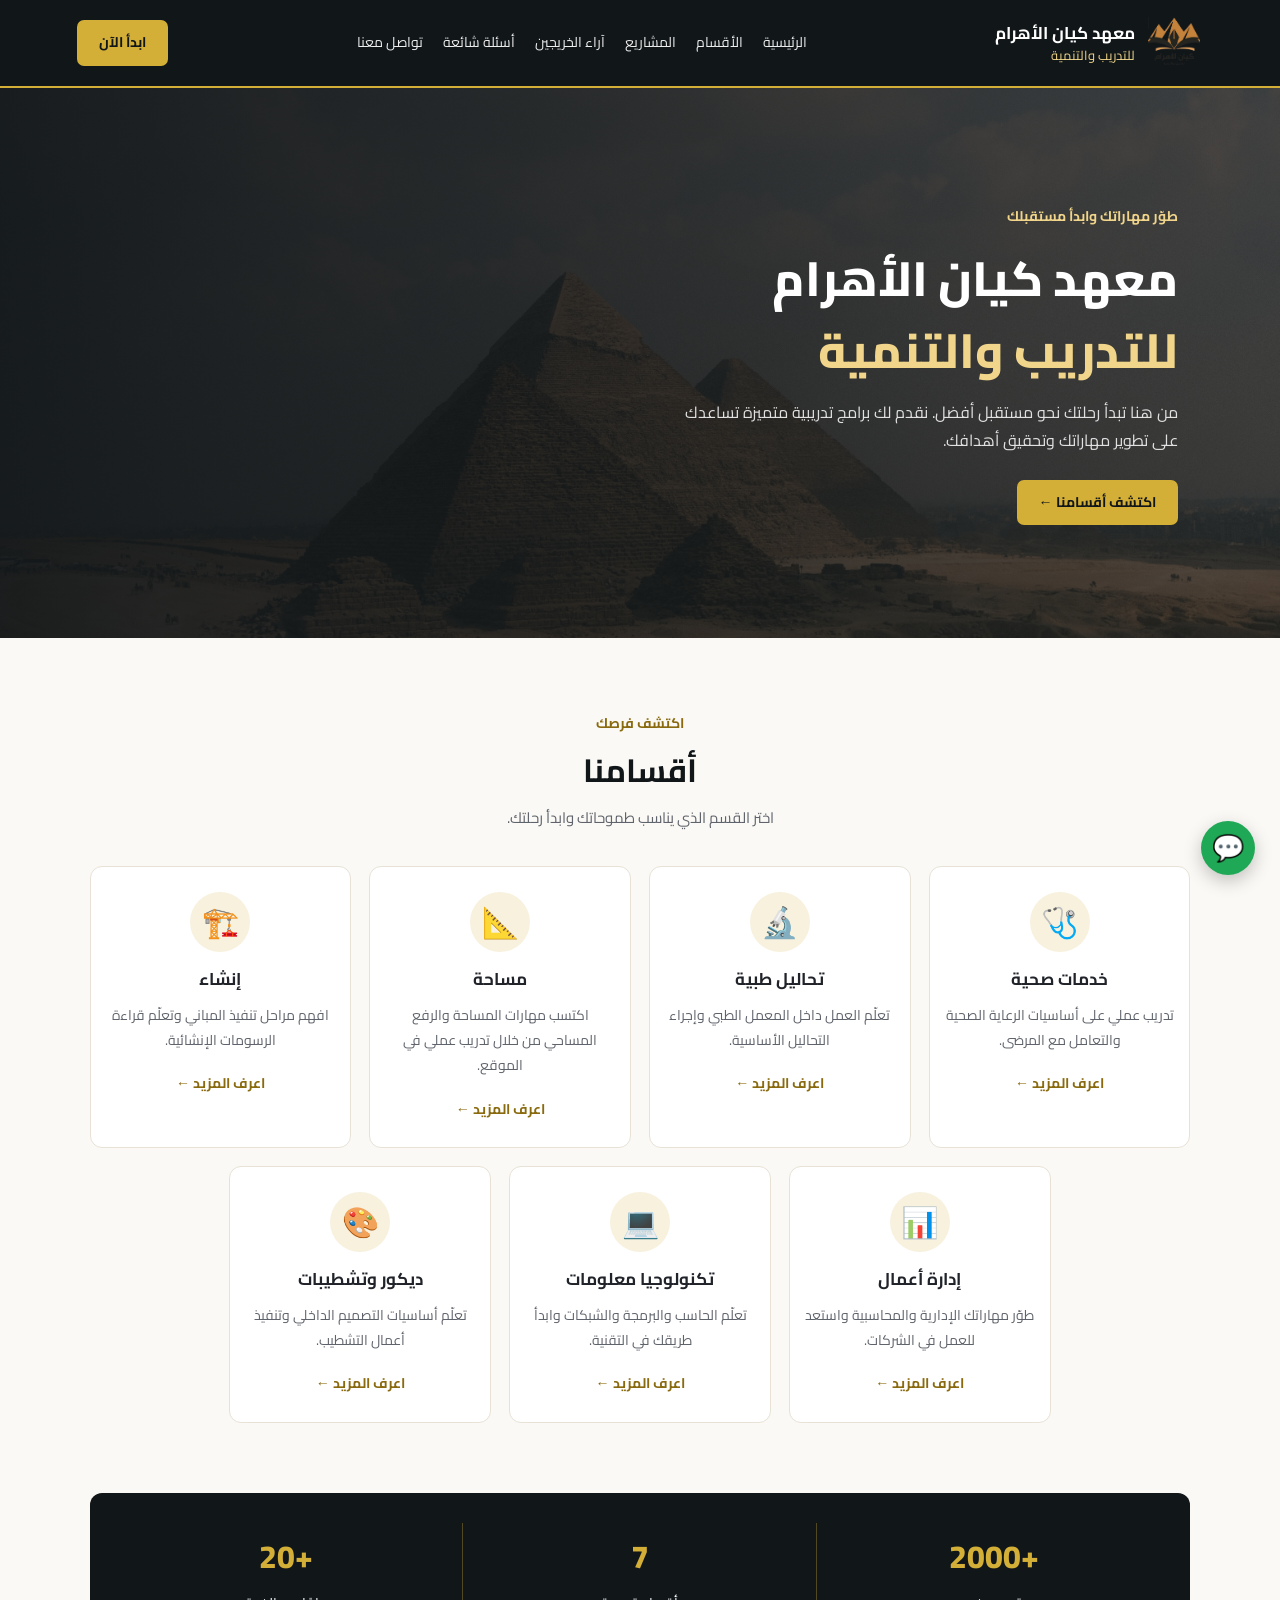
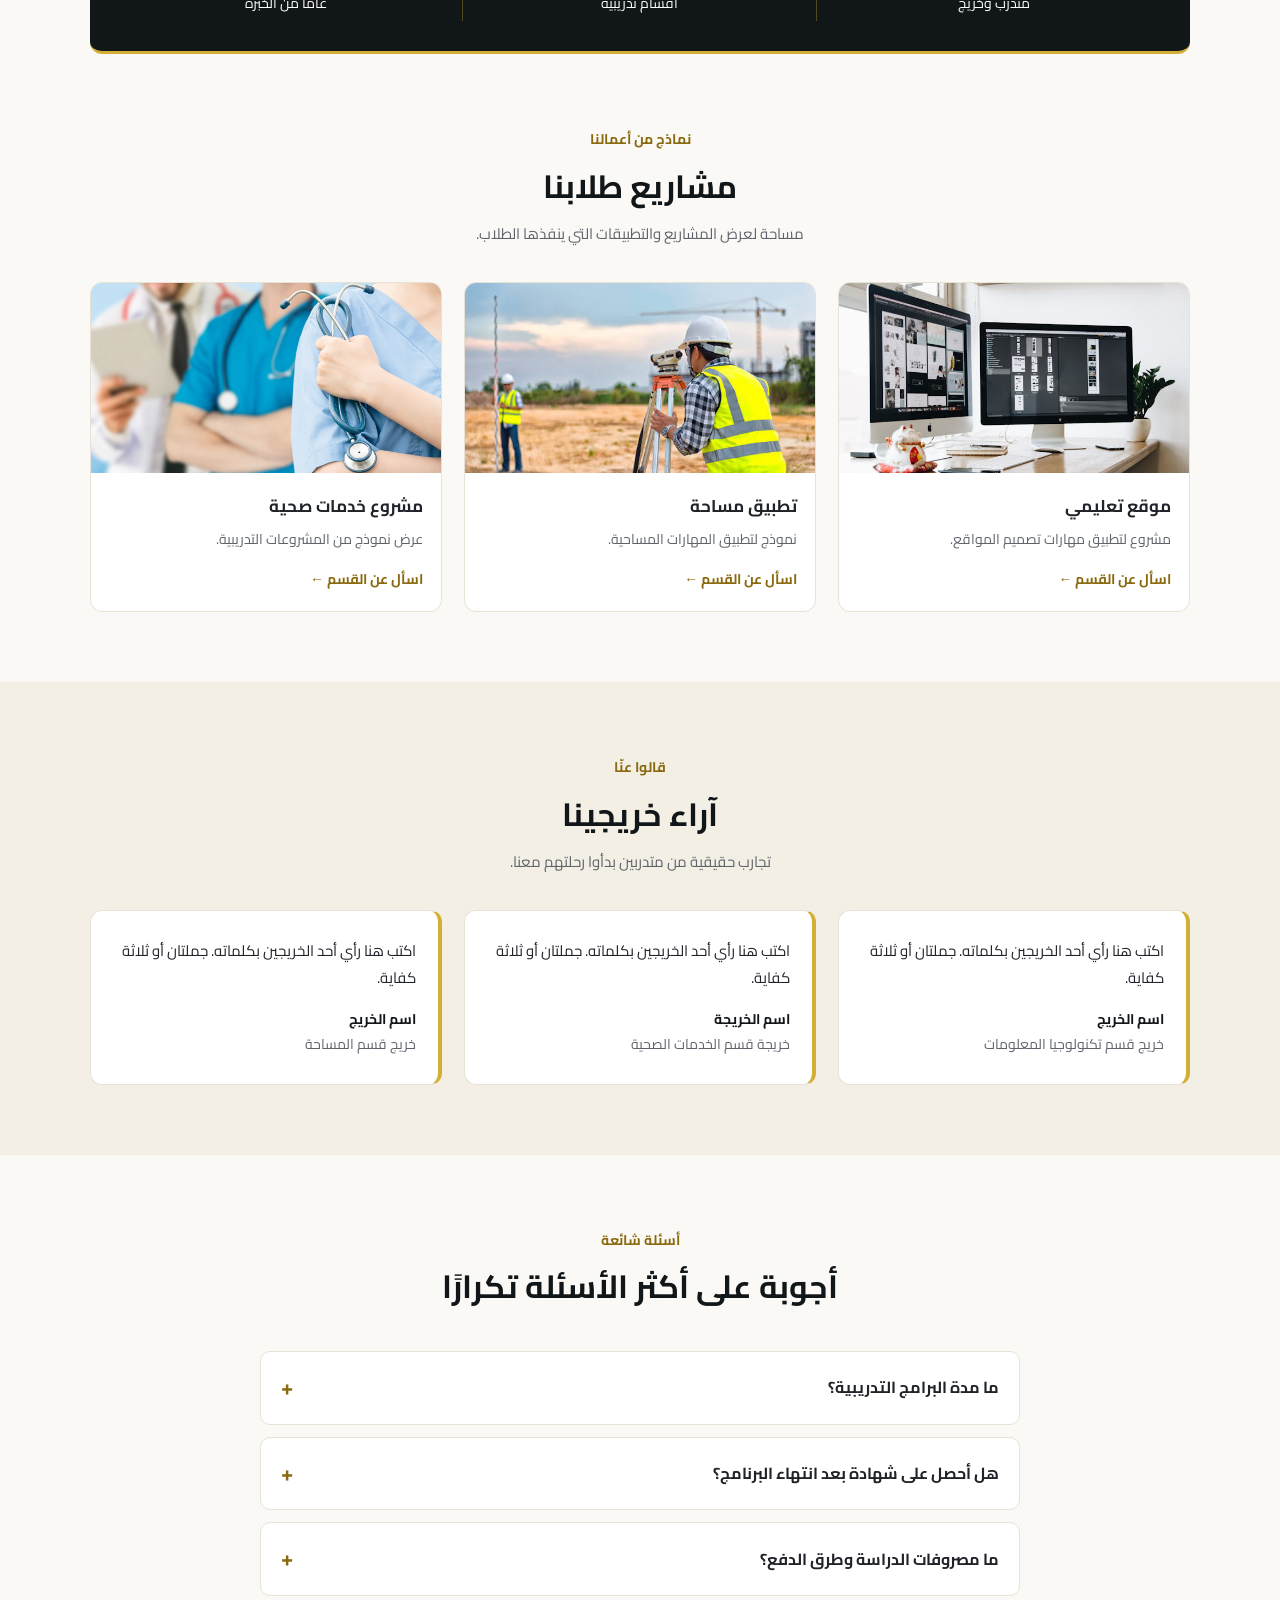
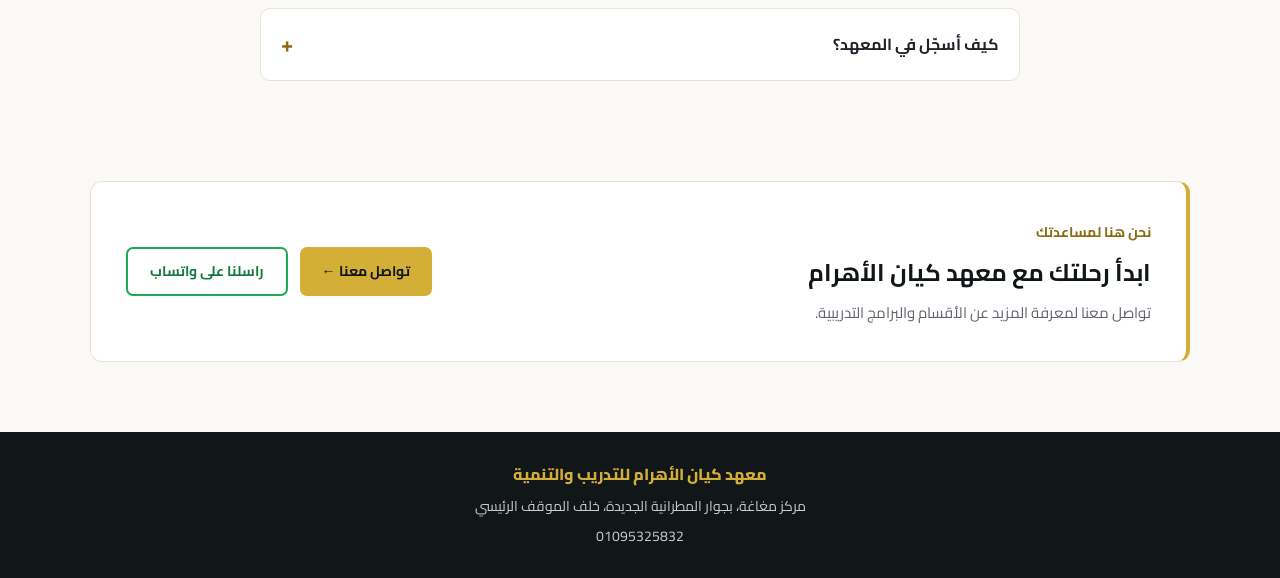
==== index.html @ 3efcda4a "first commit" ====
<!DOCTYPE html>
<html lang="ar" dir="rtl">
<head>
  <meta charset="UTF-8">
  <meta name="viewport" content="width=device-width, initial-scale=1.0">

  <title>معهد كيان الأهرام للتدريب والتنمية - مغاغة</title>
  <meta name="description" content="معهد كيان الأهرام للتدريب والتنمية بمركز مغاغة: خدمات صحية، تحاليل طبية، مساحة، إنشاء، إدارة أعمال، تكنولوجيا معلومات، وديكور وتشطيبات.">
  <link rel="icon" type="image/png" href="images/favicon.png">

  <link rel="preconnect" href="https://fonts.googleapis.com">
  <link rel="preconnect" href="https://fonts.gstatic.com" crossorigin>
  <link href="https://fonts.googleapis.com/css2?family=Cairo:wght@400;600;700;800&display=swap" rel="stylesheet">

  <link rel="stylesheet" href="style.css">
</head>
<body>

  <!-- الهيدر -->
  <header class="navbar">
    <a href="index.html" class="brand">
      <img class="brand-logo" src="images/logo.png" alt="" width="58" height="58">
      <span class="brand-text">
        <strong>معهد كيان الأهرام</strong>
        <small>للتدريب والتنمية</small>
      </span>
    </a>

    <button class="menu-toggle" id="menuToggle" aria-label="القائمة">☰</button>

    <nav class="nav-links" id="navLinks">
      <a href="index.html">الرئيسية</a>
      <a href="index.html#departments">الأقسام</a>
      <a href="index.html#projects">المشاريع</a>
      <a href="index.html#testimonials">آراء الخريجين</a>
      <a href="index.html#faq">أسئلة شائعة</a>
      <a href="contact.html">تواصل معنا</a>
    </nav>

    <a href="index.html#departments" class="nav-button">ابدأ الآن</a>
  </header>

  <main>
    <!-- الهيرو -->
    <section class="hero" id="home">
      <div class="hero-content">
        <span class="eyebrow">طوّر مهاراتك وابدأ مستقبلك</span>

        <h1>
          معهد كيان الأهرام<br>
          <span>للتدريب والتنمية</span>
        </h1>

        <p>
          من هنا تبدأ رحلتك نحو مستقبل أفضل.
          نقدم لك برامج تدريبية متميزة تساعدك على تطوير مهاراتك
          وتحقيق أهدافك.
        </p>

        <a href="#departments" class="primary-button">اكتشف أقسامنا ←</a>
      </div>
    </section>

    <!-- الأقسام -->
    <section class="section" id="departments">
      <div class="section-heading">
        <span class="eyebrow">اكتشف فرصك</span>
        <h2>أقسامنا</h2>
        <p>اختر القسم الذي يناسب طموحاتك وابدأ رحلتك.</p>
      </div>

      <div class="departments-grid">
        <a class="department-card" href="health.html">
          <div class="card-icon">🩺</div>
          <h3>خدمات صحية</h3>
          <p>تدريب عملي على أساسيات الرعاية الصحية والتعامل مع المرضى.</p>
          <span class="link-button">اعرف المزيد ←</span>
        </a>

        <a class="department-card" href="labs.html">
          <div class="card-icon">🔬</div>
          <h3>تحاليل طبية</h3>
          <p>تعلّم العمل داخل المعمل الطبي وإجراء التحاليل الأساسية.</p>
          <span class="link-button">اعرف المزيد ←</span>
        </a>

        <a class="department-card" href="survey.html">
          <div class="card-icon">📐</div>
          <h3>مساحة</h3>
          <p>اكتسب مهارات المساحة والرفع المساحي من خلال تدريب عملي في الموقع.</p>
          <span class="link-button">اعرف المزيد ←</span>
        </a>

        <a class="department-card" href="construction.html">
          <div class="card-icon">🏗️</div>
          <h3>إنشاء</h3>
          <p>افهم مراحل تنفيذ المباني وتعلّم قراءة الرسومات الإنشائية.</p>
          <span class="link-button">اعرف المزيد ←</span>
        </a>

        <a class="department-card" href="business.html">
          <div class="card-icon">📊</div>
          <h3>إدارة أعمال</h3>
          <p>طوّر مهاراتك الإدارية والمحاسبية واستعد للعمل في الشركات.</p>
          <span class="link-button">اعرف المزيد ←</span>
        </a>

        <a class="department-card" href="it.html">
          <div class="card-icon">💻</div>
          <h3>تكنولوجيا معلومات</h3>
          <p>تعلّم الحاسب والبرمجة والشبكات وابدأ طريقك في التقنية.</p>
          <span class="link-button">اعرف المزيد ←</span>
        </a>

        <a class="department-card" href="decor.html">
          <div class="card-icon">🎨</div>
          <h3>ديكور وتشطيبات</h3>
          <p>تعلّم أساسيات التصميم الداخلي وتنفيذ أعمال التشطيب.</p>
          <span class="link-button">اعرف المزيد ←</span>
        </a>
      </div>
    </section>

    <!-- الإحصائيات (من ملفك الأصلي، عدّلها لو لزم) -->
    <section class="stats" id="about">
      <div class="stat-item">
        <span class="stat-number">2000+</span>
        <span class="stat-label">متدرب وخريج</span>
      </div>

      <div class="stat-item">
        <span class="stat-number">7</span>
        <span class="stat-label">أقسام تدريبية</span>
      </div>

      <div class="stat-item">
        <span class="stat-number">20+</span>
        <span class="stat-label">عامًا من الخبرة</span>
      </div>
    </section>

    <!-- المشاريع -->
    <section class="section" id="projects">
      <div class="section-heading">
        <span class="eyebrow">نماذج من أعمالنا</span>
        <h2>مشاريع طلابنا</h2>
        <p>مساحة لعرض المشاريع والتطبيقات التي ينفذها الطلاب.</p>
      </div>

      <div class="projects-grid">
        <article class="project-card">
          <img class="project-image" src="images/img3.jpg"
            alt="لقطة من موقع تعليمي نفذه الطلاب" width="600" height="400" loading="lazy">
          <div class="project-info">
            <h3>موقع تعليمي</h3>
            <p>مشروع لتطبيق مهارات تصميم المواقع.</p>
            <a class="link-button" href="contact.html?dept=%D8%AA%D9%83%D9%86%D9%88%D9%84%D9%88%D8%AC%D9%8A%D8%A7%20%D9%85%D8%B9%D9%84%D9%88%D9%85%D8%A7%D8%AA">اسأل عن القسم ←</a>
          </div>
        </article>

        <article class="project-card">
          <img class="project-image" src="images/img1.jfif"
            alt="تطبيق عملي لمهارات المساحة" width="600" height="400" loading="lazy">
          <div class="project-info">
            <h3>تطبيق مساحة</h3>
            <p>نموذج لتطبيق المهارات المساحية.</p>
            <a class="link-button" href="contact.html?dept=%D9%85%D8%B3%D8%A7%D8%AD%D8%A9">اسأل عن القسم ←</a>
          </div>
        </article>

        <article class="project-card">
          <img class="project-image" src="images/img2.jpg"
            alt="تدريب عملي لطلاب الخدمات الصحية" width="600" height="400" loading="lazy">
          <div class="project-info">
            <h3>مشروع خدمات صحية</h3>
            <p>عرض نموذج من المشروعات التدريبية.</p>
            <a class="link-button" href="contact.html?dept=%D8%AE%D8%AF%D9%85%D8%A7%D8%AA%20%D8%B5%D8%AD%D9%8A%D8%A9">اسأل عن القسم ←</a>
          </div>
        </article>
      </div>
    </section>

    <!-- آراء الخريجين (نصوص تجريبية: بدّلها بآراء حقيقية) -->
    <section class="section section-alt" id="testimonials">
      <div class="section-heading">
        <span class="eyebrow">قالوا عنّا</span>
        <h2>آراء خريجينا</h2>
        <p>تجارب حقيقية من متدربين بدأوا رحلتهم معنا.</p>
      </div>

      <div class="testimonials-grid">
        <figure class="testimonial-card">
          <blockquote>اكتب هنا رأي أحد الخريجين بكلماته. جملتان أو ثلاثة كفاية.</blockquote>
          <figcaption><strong>اسم الخريج</strong><span>خريج قسم تكنولوجيا المعلومات</span></figcaption>
        </figure>

        <figure class="testimonial-card">
          <blockquote>اكتب هنا رأي أحد الخريجين بكلماته. جملتان أو ثلاثة كفاية.</blockquote>
          <figcaption><strong>اسم الخريجة</strong><span>خريجة قسم الخدمات الصحية</span></figcaption>
        </figure>

        <figure class="testimonial-card">
          <blockquote>اكتب هنا رأي أحد الخريجين بكلماته. جملتان أو ثلاثة كفاية.</blockquote>
          <figcaption><strong>اسم الخريج</strong><span>خريج قسم المساحة</span></figcaption>
        </figure>
      </div>
    </section>

    <!-- الأسئلة الشائعة (الإجابات تجريبية: عدّلها) -->
    <section class="section" id="faq">
      <div class="section-heading">
        <span class="eyebrow">أسئلة شائعة</span>
        <h2>أجوبة على أكثر الأسئلة تكرارًا</h2>
      </div>

      <div class="faq-list">
        <details>
          <summary>ما مدة البرامج التدريبية؟</summary>
          <p>تختلف المدة من قسم لآخر. اكتب هنا المدة الفعلية لكل برنامج.</p>
        </details>
        <details>
          <summary>هل أحصل على شهادة بعد انتهاء البرنامج؟</summary>
          <p>اكتب هنا نوع الشهادة والجهة المعتمدة لها.</p>
        </details>
        <details>
          <summary>ما مصروفات الدراسة وطرق الدفع؟</summary>
          <p>اكتب هنا المصروفات أو اطلب من المتدرب التواصل معكم لمعرفتها.</p>
        </details>
        <details>
          <summary>كيف أسجّل في المعهد؟</summary>
          <p>اضغط على «تواصل معنا» واملأ بياناتك، أو راسلنا على واتساب، وسنرد عليك لإتمام التسجيل.</p>
        </details>
      </div>
    </section>

    <!-- دعوة التواصل -->
    <section class="contact-section">
      <div>
        <span class="eyebrow">نحن هنا لمساعدتك</span>
        <h2>ابدأ رحلتك مع معهد كيان الأهرام</h2>
        <p>تواصل معنا لمعرفة المزيد عن الأقسام والبرامج التدريبية.</p>
      </div>

      <div class="cta-actions">
        <a href="contact.html" class="primary-button">تواصل معنا ←</a>
        <a href="https://wa.me/201095325832?text=%D8%A7%D9%84%D8%B3%D9%84%D8%A7%D9%85%20%D8%B9%D9%84%D9%8A%D9%83%D9%85%D8%8C%20%D8%B9%D8%A7%D9%8A%D8%B2%20%D8%A3%D8%B3%D8%AA%D9%81%D8%B3%D8%B1%20%D8%B9%D9%86%20%D9%85%D8%B9%D9%87%D8%AF%20%D9%83%D9%8A%D8%A7%D9%86%20%D8%A7%D9%84%D8%A3%D9%87%D8%B1%D8%A7%D9%85." class="secondary-button" target="_blank" rel="noopener">راسلنا على واتساب</a>
      </div>
    </section>
  </main>

  <!-- زر واتساب وزر العودة لأعلى -->
  <a href="https://wa.me/201095325832?text=%D8%A7%D9%84%D8%B3%D9%84%D8%A7%D9%85%20%D8%B9%D9%84%D9%8A%D9%83%D9%85%D8%8C%20%D8%B9%D8%A7%D9%8A%D8%B2%20%D8%A3%D8%B3%D8%AA%D9%81%D8%B3%D8%B1%20%D8%B9%D9%86%20%D9%85%D8%B9%D9%87%D8%AF%20%D9%83%D9%8A%D8%A7%D9%86%20%D8%A7%D9%84%D8%A3%D9%87%D8%B1%D8%A7%D9%85." class="whatsapp-float" target="_blank" rel="noopener"
    aria-label="راسلنا على واتساب">💬</a>
  <button id="backToTop" class="back-to-top" aria-label="العودة لأعلى">↑</button>

  <footer class="footer">
    <a href="index.html" class="footer-brand">معهد كيان الأهرام للتدريب والتنمية</a>
    <p>مركز مغاغة، بجوار المطرانية الجديدة، خلف الموقف الرئيسي</p>
    <p><a href="tel:+201095325832" dir="ltr">01095325832</a></p>
  </footer>

  <script src="script.js"></script>
</body>
</html>
---- style.css ----
/* 1. الأساسيات */
:root {
  --black: #111619;
  --gold: #d4af37;
  --gold-light: #f1d58a;
  --gold-dark: #8a6a0f;   /* للنصوص الذهبية على خلفية فاتحة */
  --white: #faf9f5;
  --text: #202329;
  --muted: #5f636b;
  --border: #e8e2d6;
  --whatsapp: #1fa855;
}

* {
  margin: 0;
  padding: 0;
  box-sizing: border-box;
}

html {
  scroll-behavior: smooth;
  scroll-padding-top: 100px;
}

body {
  font-family: "Cairo", sans-serif;
  background: var(--white);
  color: var(--text);
  line-height: 1.8;
}

a {
  text-decoration: none;
  color: inherit;
}

button {
  font: inherit;
  cursor: pointer;
}

img {
  max-width: 100%;
  display: block;
}

ul {
  list-style: none;
}

/* يظهر لما نتنقل بالكيبورد */
:focus-visible {
  outline: 3px solid var(--gold);
  outline-offset: 3px;
}

/* 2. الهيدر */
.navbar {
  min-height: 82px;
  padding: 14px 6%;
  display: flex;
  justify-content: space-between;
  align-items: center;
  gap: 25px;
  background: var(--black);
  color: white;
  border-bottom: 2px solid var(--gold);
  position: sticky;
  top: 0;
  z-index: 100;
}

.brand {
  display: flex;
  align-items: center;
  gap: 10px;
  flex-shrink: 0;
}

/* اللوجو شفاف وكتابته غامقة، فبنحطه على خلفية بيضا */
.brand-logo {
  width: 58px;
  height: 58px;
  padding: 3px;
}

.brand-text {
  display: flex;
  flex-direction: column;
  line-height: 1.5;
}

.brand-text strong {
  font-size: 17px;
}

.brand-text small {
  color: var(--gold-light);
  font-size: 13px;
}

.nav-links {
  display: flex;
  align-items: center;
  gap: 20px;
}

.nav-links a {
  font-size: 14px;
  color: #eeeeee;
  transition: color 0.3s;
}

.nav-links a:hover {
  color: var(--gold);
}

.nav-button,
.primary-button {
  display: inline-flex;
  align-items: center;
  justify-content: center;
  gap: 10px;
  background: var(--gold);
  color: var(--black);
  padding: 10px 22px;
  border: none;
  border-radius: 7px;
  font-weight: 700;
  font-size: 14px;
  transition: background-color 0.3s, transform 0.3s;
}

.nav-button:hover,
.primary-button:hover {
  background: var(--gold-light);
  transform: translateY(-2px);
}

.secondary-button {
  display: inline-flex;
  align-items: center;
  justify-content: center;
  padding: 10px 22px;
  border: 2px solid var(--whatsapp);
  border-radius: 7px;
  color: #137a3d;
  font-weight: 700;
  font-size: 14px;
  transition: background-color 0.3s, color 0.3s;
}

.secondary-button:hover {
  background: var(--whatsapp);
  color: white;
}

.menu-toggle {
  display: none;
  border: 1px solid var(--gold);
  background: transparent;
  color: var(--gold);
  padding: 5px 12px;
  border-radius: 6px;
  font-size: 18px;
}

/* 3. الهيرو */
.hero {
  min-height: 550px;
  padding: 70px 8%;
  display: flex;
  align-items: center;
  background-color: var(--black);
  background-image:
    linear-gradient(90deg, rgba(17, 22, 25, 0.94), rgba(17, 22, 25, 0.65)),
    url("./images/1\ \(2\).jpg");
  background-position: center;
  background-size: cover;
  color: white;
}

.hero-content {
  max-width: 610px;
}

.eyebrow {
  display: inline-block;
  color: var(--gold-dark);
  font-size: 14px;
  font-weight: 700;
}

.hero .eyebrow {
  color: var(--gold-light);
}

.hero h1 {
  font-size: clamp(30px, 4vw, 48px);
  line-height: 1.5;
  margin: 12px 0;
  font-weight: 800;
}

.hero h1 span {
  color: var(--gold-light);
}

.hero p {
  color: #e1e1e1;
  max-width: 500px;
  margin-bottom: 25px;
  font-size: 16px;
}

/* هيرو صفحات الأقسام والتواصل (أصغر) */
.hero.hero-small {
  min-height: 320px;
}

.hero-icon {
  font-size: 48px;
  line-height: 1.3;
}

/* 4. أقسام عامة */
.section {
  padding: 70px 7%;
}

.section-alt {
  background: #f3efe4;
}

.section-heading {
  text-align: center;
  margin-bottom: 35px;
}

.section-heading h2,
.contact-section h2 {
  font-size: clamp(24px, 3vw, 32px);
  margin: 5px 0;
  color: var(--black);
}

.section-heading p,
.contact-section p {
  color: var(--muted);
  font-size: 15px;
}

.link-button {
  display: inline-block;
  color: var(--gold-dark);
  font-size: 14px;
  font-weight: 700;
}

a.link-button:hover {
  text-decoration: underline;
}

/* 5. كروت الأقسام */
/* flex بدل grid عشان الصف الأخير (3 كروت) يتوسّط. --cols = عدد الكروت في الصف */
.departments-grid {
  --cols: 4;
  --gap: 18px;
  display: flex;
  flex-wrap: wrap;
  justify-content: center;
  gap: var(--gap);
}

.departments-grid > * {
  flex: 0 0 calc((100% - var(--gap) * (var(--cols) - 1)) / var(--cols));
}

.department-card {
  display: block;
  padding: 25px 15px;
  text-align: center;
  border: 1px solid var(--border);
  background: white;
  border-radius: 12px;
  transition: transform 0.3s, box-shadow 0.3s, border-color 0.3s;
}

.department-card:hover {
  transform: translateY(-6px);
  box-shadow: 0 10px 25px #11161912;
  border-color: var(--gold);
}

.card-icon {
  width: 60px;
  height: 60px;
  margin: 0 auto 12px;
  display: grid;
  place-items: center;
  font-size: 30px;
  background: #f7f1de;
  border-radius: 50%;
}

.department-card h3 {
  font-size: 17px;
  margin-bottom: 8px;
}

.department-card p {
  color: var(--muted);
  font-size: 14px;
  margin-bottom: 15px;
}

/* 6. الإحصائيات */
.stats {
  margin: 0 7%;
  padding: 30px 20px;
  display: grid;
  grid-template-columns: repeat(3, 1fr);
  background: var(--black);
  color: white;
  border-radius: 12px;
  border-bottom: 3px solid var(--gold);
}

.stat-item {
  display: flex;
  flex-direction: column;
  align-items: center;
  text-align: center;
  gap: 5px;
  padding: 5px;
}

.stat-item + .stat-item {
  border-inline-start: 1px solid #d4af3755;
}

.stat-number {
  direction: ltr;   /* عشان علامة + تظهر بعد الرقم */
  color: var(--gold);
  font-size: 32px;
  font-weight: 800;
}

.stat-label {
  font-size: 14px;
}

/* 7. المشاريع */
.projects-grid {
  display: grid;
  grid-template-columns: repeat(3, minmax(0, 1fr));
  gap: 22px;
}

.project-card {
  background: white;
  border: 1px solid var(--border);
  border-radius: 12px;
  overflow: hidden;
  transition: transform 0.3s;
}

.project-card:hover {
  transform: translateY(-5px);
}

.project-image {
  width: 100%;
  height: 190px;
  object-fit: cover;
  background: #ddd7c8;
}

.project-info {
  padding: 18px;
}

.project-info h3 {
  font-size: 17px;
  margin-bottom: 5px;
}

.project-info p {
  color: var(--muted);
  font-size: 14px;
  margin-bottom: 12px;
}

/* 8. آراء الخريجين */
.testimonials-grid {
  display: grid;
  grid-template-columns: repeat(3, minmax(0, 1fr));
  gap: 22px;
}

.testimonial-card {
  padding: 26px 22px;
  background: white;
  border: 1px solid var(--border);
  border-inline-start: 4px solid var(--gold);
  border-radius: 12px;
}

.testimonial-card blockquote {
  font-size: 15px;
  margin-bottom: 16px;
}

.testimonial-card figcaption {
  display: flex;
  flex-direction: column;
  font-size: 14px;
  color: var(--muted);
}

.testimonial-card figcaption strong {
  color: var(--black);
}

/* 9. الأسئلة الشائعة */
.faq-list {
  max-width: 760px;
  margin: 0 auto;
  display: grid;
  gap: 12px;
}

.faq-list details {
  background: white;
  border: 1px solid var(--border);
  border-radius: 10px;
}

.faq-list summary {
  padding: 16px 20px;
  font-weight: 700;
  cursor: pointer;
  list-style: none;
  display: flex;
  justify-content: space-between;
  align-items: center;
  gap: 15px;
}

.faq-list summary::-webkit-details-marker {
  display: none;
}

.faq-list summary::after {
  content: "+";
  font-size: 22px;
  color: var(--gold-dark);
  transition: transform 0.3s;
}

.faq-list details[open] summary::after {
  transform: rotate(45deg);
}

.faq-list details p {
  padding: 0 20px 18px;
  color: var(--muted);
  font-size: 15px;
}

/* 10. دعوة التواصل */
.contact-section {
  margin: 30px 7% 70px;
  padding: 35px;
  display: flex;
  justify-content: space-between;
  align-items: center;
  gap: 25px;
  border: 1px solid var(--border);
  border-inline-start: 4px solid var(--gold);
  border-radius: 12px;
  background: white;
}

.contact-section h2 {
  font-size: 24px;
}

.contact-section p {
  max-width: 600px;
}

.cta-actions {
  display: flex;
  flex-wrap: wrap;
  gap: 12px;
}

/* 11. صفحة التواصل */
.info-grid {
  display: grid;
  grid-template-columns: repeat(auto-fit, minmax(220px, 1fr));
  gap: 18px;
  margin-bottom: 35px;
}

.info-card {
  padding: 22px 18px;
  text-align: center;
  background: white;
  border: 1px solid var(--border);
  border-radius: 12px;
}

.info-icon {
  font-size: 30px;
  line-height: 1.5;
}

.info-card h3 {
  font-size: 16px;
  margin-bottom: 4px;
}

.info-card p,
.info-card a {
  font-size: 14px;
  color: var(--muted);
}

.info-card a:hover {
  color: var(--gold-dark);
  text-decoration: underline;
}

.contact-form {
  max-width: 560px;
  margin: 0 auto 35px;
  padding: 30px;
  background: white;
  border: 1px solid var(--border);
  border-top: 4px solid var(--gold);
  border-radius: 12px;
}

.contact-form h2 {
  font-size: 23px;
  color: var(--black);
  margin-bottom: 15px;
}

.form-group {
  margin-bottom: 14px;
}

.form-group label {
  display: block;
  font-size: 14px;
  font-weight: 700;
  margin-bottom: 5px;
}

.form-group input,
.form-group select,
.form-group textarea {
  width: 100%;
  padding: 11px 12px;
  font: inherit;
  font-size: 15px;
  color: var(--text);
  background: white;
  border: 1px solid #cfc8b8;
  border-radius: 7px;
}

.form-group input:focus,
.form-group select:focus,
.form-group textarea:focus {
  outline: none;
  border-color: var(--gold);
  box-shadow: 0 0 0 3px #d4af3740;
}

.contact-form .primary-button {
  width: 100%;
  margin-top: 5px;
}

.map-wrap {
  border: 1px solid var(--border);
  border-radius: 12px;
  overflow: hidden;
}

.map-wrap iframe {
  display: block;
  width: 100%;
  height: 360px;
  border: 0;
}

/* 12. صفحات الأقسام */
.narrow {
  max-width: 720px;
  margin: 0 auto;
}

.narrow h2 {
  font-size: clamp(24px, 3vw, 30px);
  color: var(--black);
  margin-bottom: 10px;
}

.checklist li {
  padding: 12px 0;
  border-bottom: 1px solid var(--border);
}

.checklist li::before {
  content: "✓";
  margin-inline-end: 10px;
  color: var(--gold-dark);
  font-weight: 700;
}

.actions {
  display: flex;
  flex-wrap: wrap;
  gap: 12px;
  margin-top: 28px;
}

.other-links {
  display: flex;
  flex-wrap: wrap;
  justify-content: center;
  gap: 10px;
}

.other-links a {
  padding: 6px 18px;
  background: white;
  border: 1px solid var(--border);
  border-radius: 30px;
  font-size: 14px;
  transition: border-color 0.3s;
}

.other-links a:hover {
  border-color: var(--gold);
}

/* 13. الفوتر */
.footer {
  padding: 28px 7%;
  text-align: center;
  background: var(--black);
  color: white;
}

.footer-brand {
  color: var(--gold);
  font-weight: 800;
}

.footer p {
  font-size: 14px;
  color: #cccccc;
  margin-top: 5px;
}

/* 14. الأزرار العائمة */
.whatsapp-float,
.back-to-top {
  position: fixed;
  inset-block-end: 25px;
  z-index: 90;
}

.whatsapp-float {
  inset-inline-start: 25px;
  width: 54px;
  height: 54px;
  display: grid;
  place-items: center;
  font-size: 26px;
  background: var(--whatsapp);
  border-radius: 50%;
  box-shadow: 0 6px 18px #0000003a;
  transition: transform 0.3s;
}

.whatsapp-float:hover {
  transform: scale(1.08);
}

.back-to-top {
  inset-inline-end: 25px;
  width: 45px;
  height: 45px;
  border: none;
  border-radius: 10px;
  background: var(--gold);
  color: var(--black);
  font-size: 25px;
  font-weight: bold;
  opacity: 0;
  visibility: hidden;
  transition: opacity 0.3s, visibility 0.3s;
}

.back-to-top.show {
  opacity: 1;
  visibility: visible;
}

/* 15. الأنيميشن */
/* الـ JS بيضيف .reveal للعناصر، وبيضيف .show لما تظهر في الشاشة.
   استخدمنا animation (مش transition) عشان ما يتعارضش مع hover الكروت. */
.reveal {
  opacity: 0;
}

.reveal.show {
  opacity: 1;
  animation: revealUp 0.7s ease backwards;
  animation-delay: var(--delay, 0s);
}

/* تأخير بسيط بين الكروت في نفس الصف */
:is(.departments-grid, .projects-grid, .testimonials-grid, .stats, .info-grid) > :nth-child(4n + 2) {
  --delay: 0.1s;
}

:is(.departments-grid, .projects-grid, .testimonials-grid, .stats, .info-grid) > :nth-child(4n + 3) {
  --delay: 0.2s;
}

:is(.departments-grid, .projects-grid, .testimonials-grid, .stats, .info-grid) > :nth-child(4n) {
  --delay: 0.3s;
}

@keyframes revealUp {
  from {
    opacity: 0;
    transform: translateY(40px);
  }
  to {
    opacity: 1;
    transform: translateY(0);
  }
}

/* احترام من بيفضّل تقليل الحركة */
@media (prefers-reduced-motion: reduce) {
  *,
  *::before,
  *::after {
    scroll-behavior: auto !important;
    animation-duration: 0.01ms !important;
    animation-delay: 0s !important;
    transition-duration: 0.01ms !important;
  }
}

/* 16. الموبايل */
@media (max-width: 1000px) {
  .navbar {
    flex-wrap: wrap;
  }

  .nav-links {
    gap: 12px;
  }

  .departments-grid {
    --cols: 3;
  }
}

@media (max-width: 700px) {
  .navbar {
    padding: 12px 5%;
    gap: 12px;
  }

  .menu-toggle {
    display: block;
    margin-inline-start: auto;
  }

  .nav-button {
    display: none;
  }

  .nav-links {
    display: none;
    width: 100%;
    flex-direction: column;
    align-items: stretch;
    gap: 0;
  }

  .nav-links.active {
    display: flex;
  }

  .nav-links a {
    padding: 12px 10px;
    border-bottom: 1px solid #ffffff15;
  }

  .hero {
    min-height: 410px;
    padding: 55px 6%;
  }

  .section {
    padding: 50px 5%;
  }

  .departments-grid {
    --cols: 2;
    --gap: 12px;
  }

  .stats {
    margin: 0 5%;
    padding: 22px 8px;
  }

  .stat-number {
    font-size: 24px;
  }

  .stat-label {
    font-size: 13px;
  }

  .projects-grid,
  .testimonials-grid {
    grid-template-columns: 1fr;
  }

  .project-image {
    height: 210px;
  }

  .contact-section {
    margin: 25px 5% 50px;
    padding: 25px 18px;
    flex-direction: column;
    align-items: flex-start;
  }

  .contact-form {
    padding: 22px 16px;
  }

  .map-wrap iframe {
    height: 280px;
  }

  .whatsapp-float {
    inset-inline-start: 16px;
    inset-block-end: 16px;
  }

  .back-to-top {
    inset-inline-end: 16px;
    inset-block-end: 16px;
  }
}

@media (max-width: 380px) {
  .departments-grid {
    --cols: 1;
  }
}
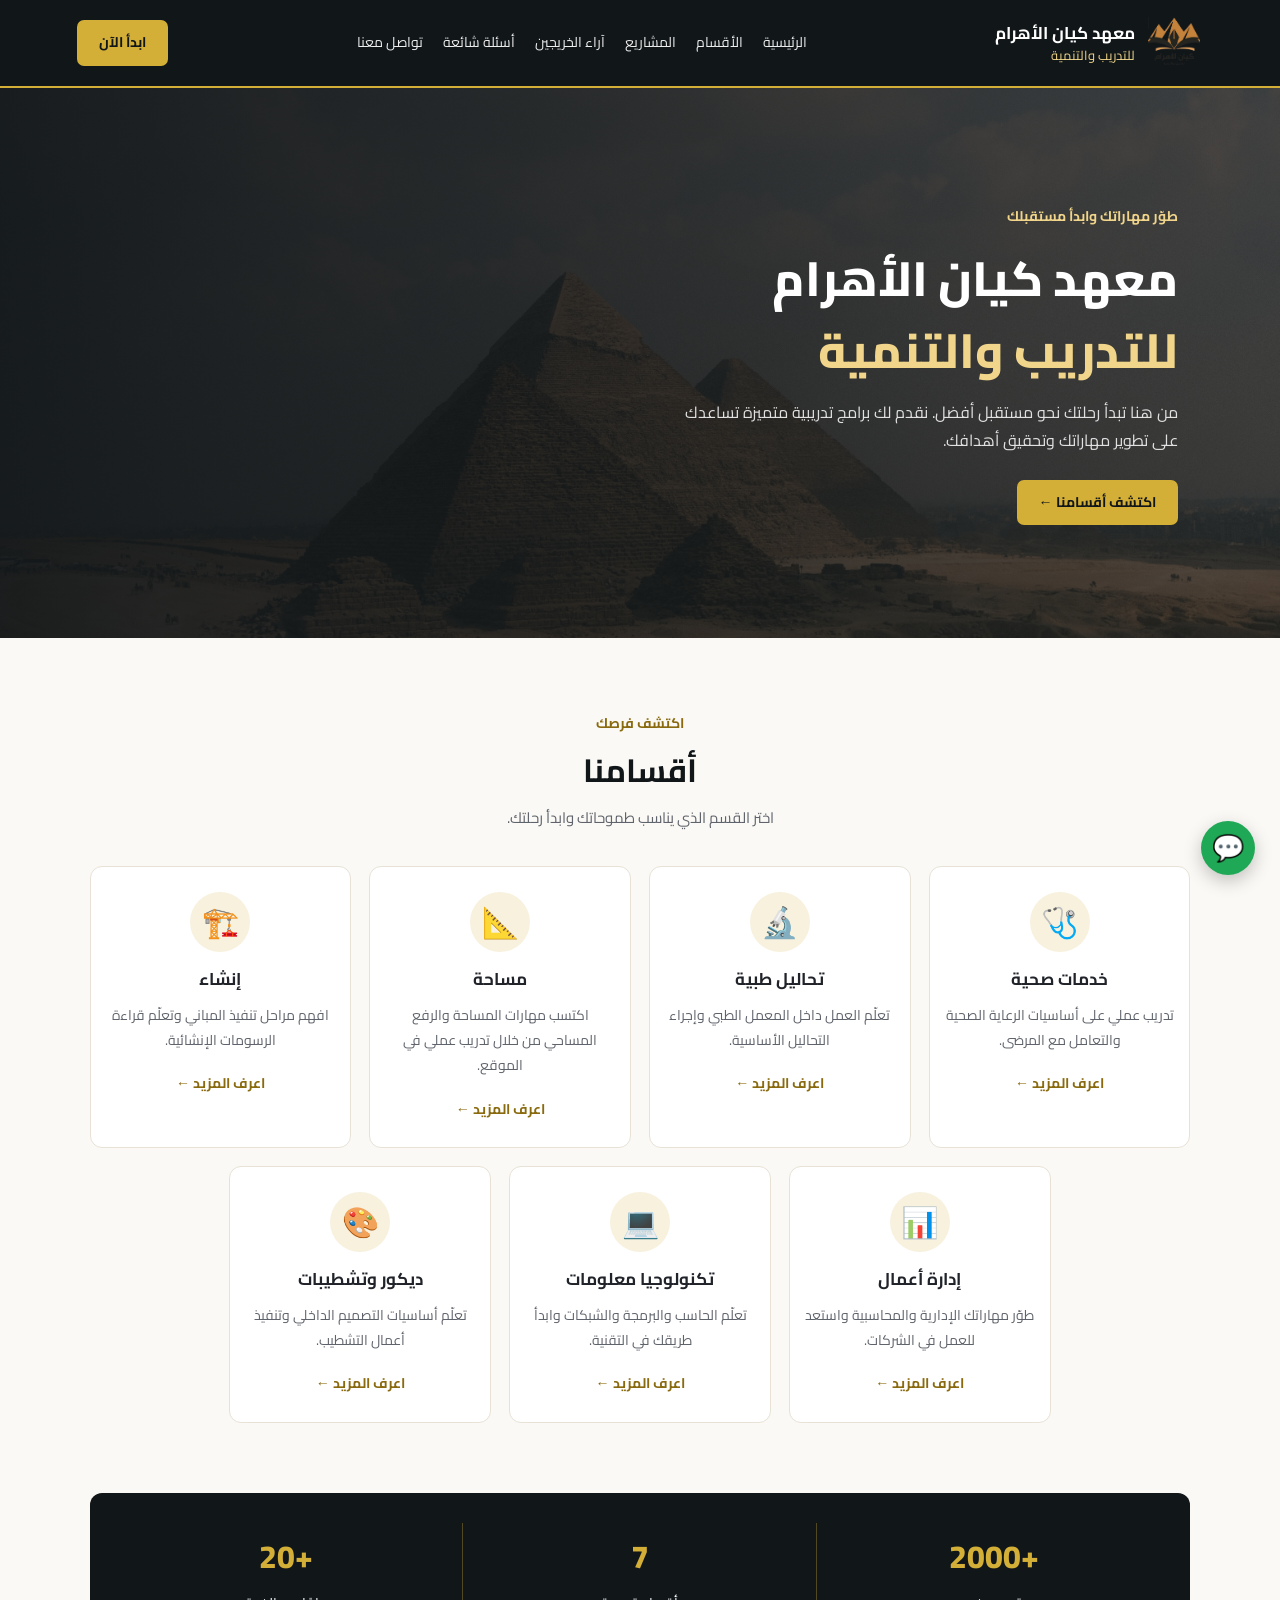
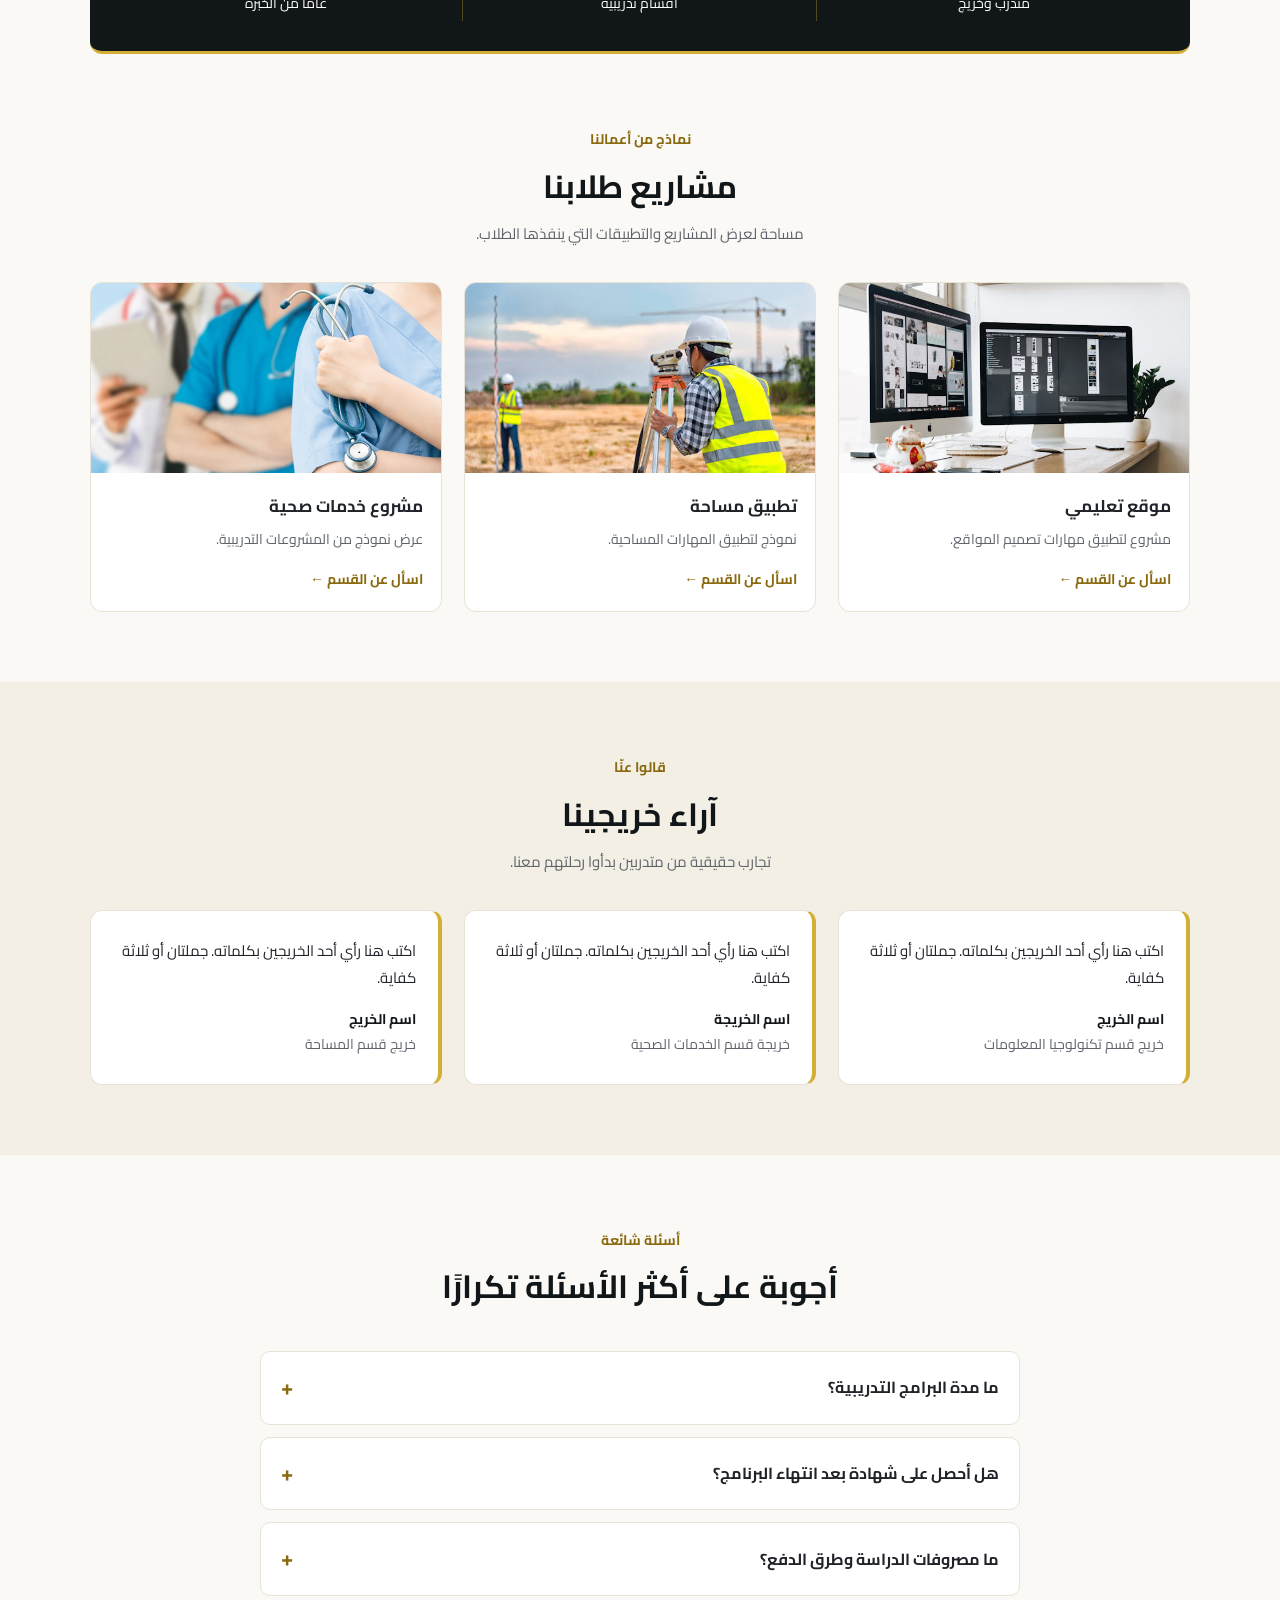
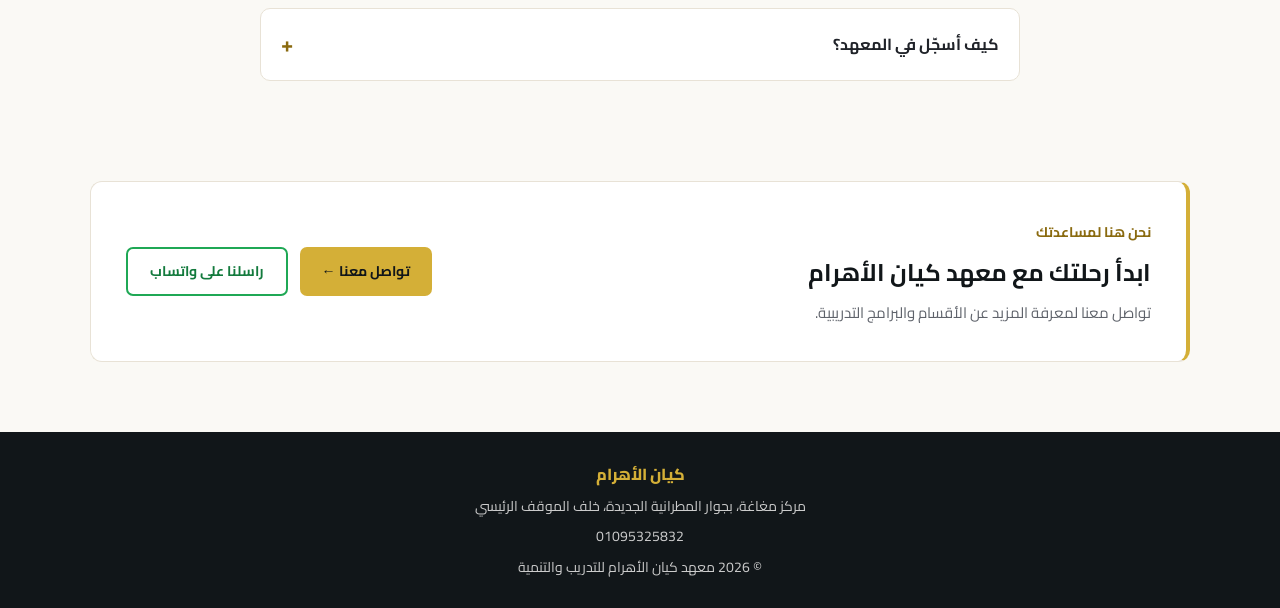
==== commit 535a0f4e: "Push" ====
--- a/index.html
+++ b/index.html
@@ -254,9 +254,10 @@
   <button id="backToTop" class="back-to-top" aria-label="العودة لأعلى">↑</button>
 
   <footer class="footer">
-    <a href="index.html" class="footer-brand">معهد كيان الأهرام للتدريب والتنمية</a>
+    <a href="index.html" class="footer-brand">كيان الأهرام</a>
     <p>مركز مغاغة، بجوار المطرانية الجديدة، خلف الموقف الرئيسي</p>
     <p><a href="tel:+201095325832" dir="ltr">01095325832</a></p>
+    <p>© <span id="currentYear"></span> معهد كيان الأهرام للتدريب والتنمية</p>
   </footer>
 
   <script src="script.js"></script>
